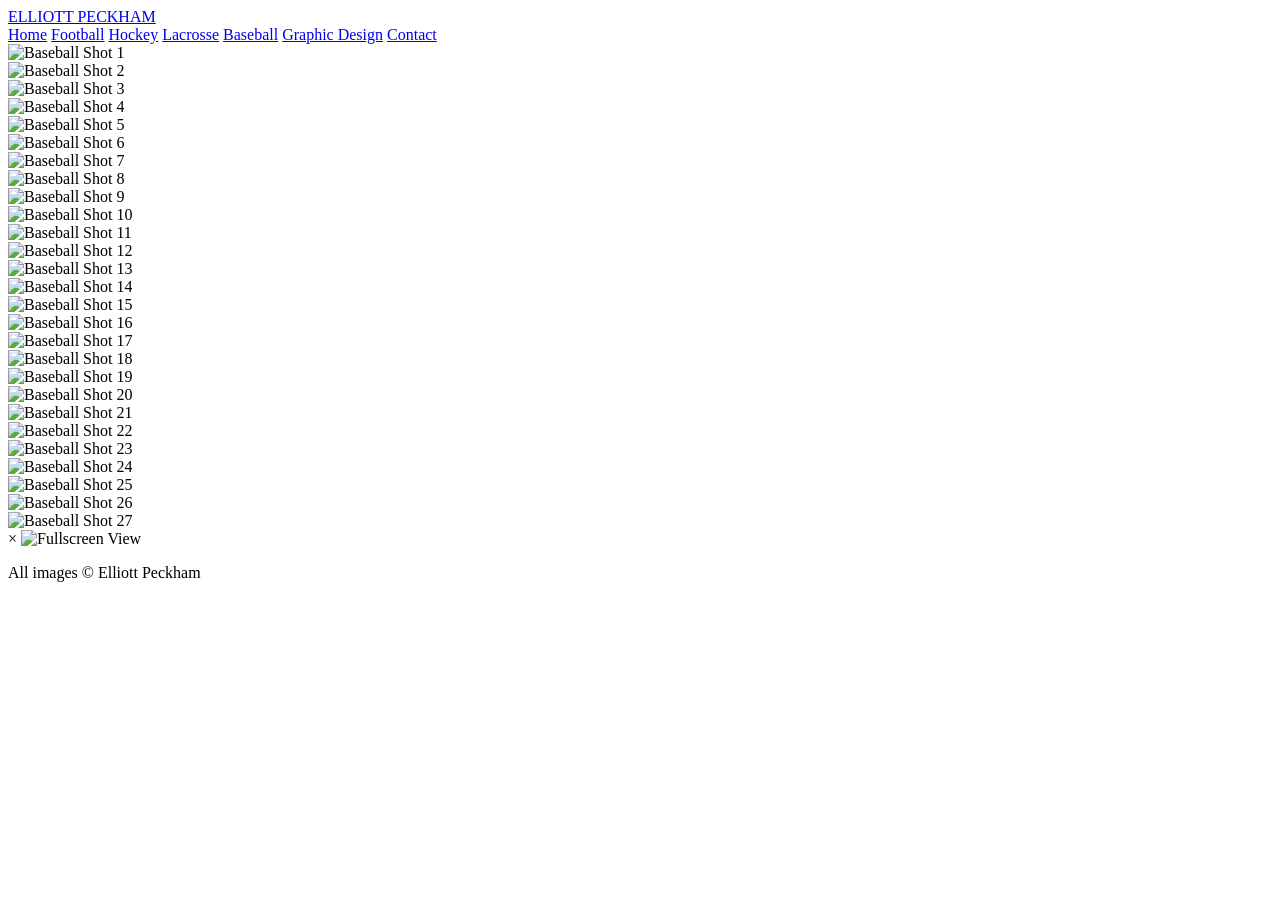
==== baseball.html @ 3c6181c6 "Add files via upload" ====
<!DOCTYPE html>
<html lang="en">
<head>
  <meta charset="UTF-8">
  <meta name="viewport" content="width=device-width, initial-scale=1.0">
  <title>Baseball | Elliott Peckham</title>
  <link rel="stylesheet" href="css/style.css">
</head>
<body>

<header class="site-header">
    <a href="index.html" class="logo">ELLIOTT PECKHAM</a>
    <nav class="main-nav">
      <a href="index.html">Home</a>
      <a href="football.html">Football</a>
      <a href="hockey.html">Hockey</a>
      <a href="lacrosse.html">Lacrosse</a>
      <a href="baseball.html">Baseball</a>
      <a href="design.html">Graphic Design</a>
      <a href="contact.html">Contact</a>
    </nav>
  </header>

  <main class="gallery-grid" id="baseball-grid"></main>

  <div id="lightbox" class="lightbox" onclick="closeLightbox()">
    <span class="lightbox-close">&times;</span>
    <img id="lightbox-img" src="" alt="Fullscreen View">
  </div>

  <footer class="site-footer">
    <p>All images © Elliott Peckham</p>
  </footer>

  <script>
    const grid = document.getElementById('baseball-grid');
    const totalPhotos = 27; 

    for (let i = 1; i <= totalPhotos; i++) {
      const item = document.createElement('div');
      item.className = 'grid-item';
      item.innerHTML = `<img src="images/Baseball${i}.jpg" alt="Baseball Shot ${i}" onclick="openLightbox(this.src)">`;
      grid.appendChild(item);
    }

    function openLightbox(src) {
      document.getElementById('lightbox-img').src = src;
      document.getElementById('lightbox').style.display = 'flex';
    }

    function closeLightbox() {
      document.getElementById('lightbox').style.display = 'none';
    }
  </script>

</body>
</html>
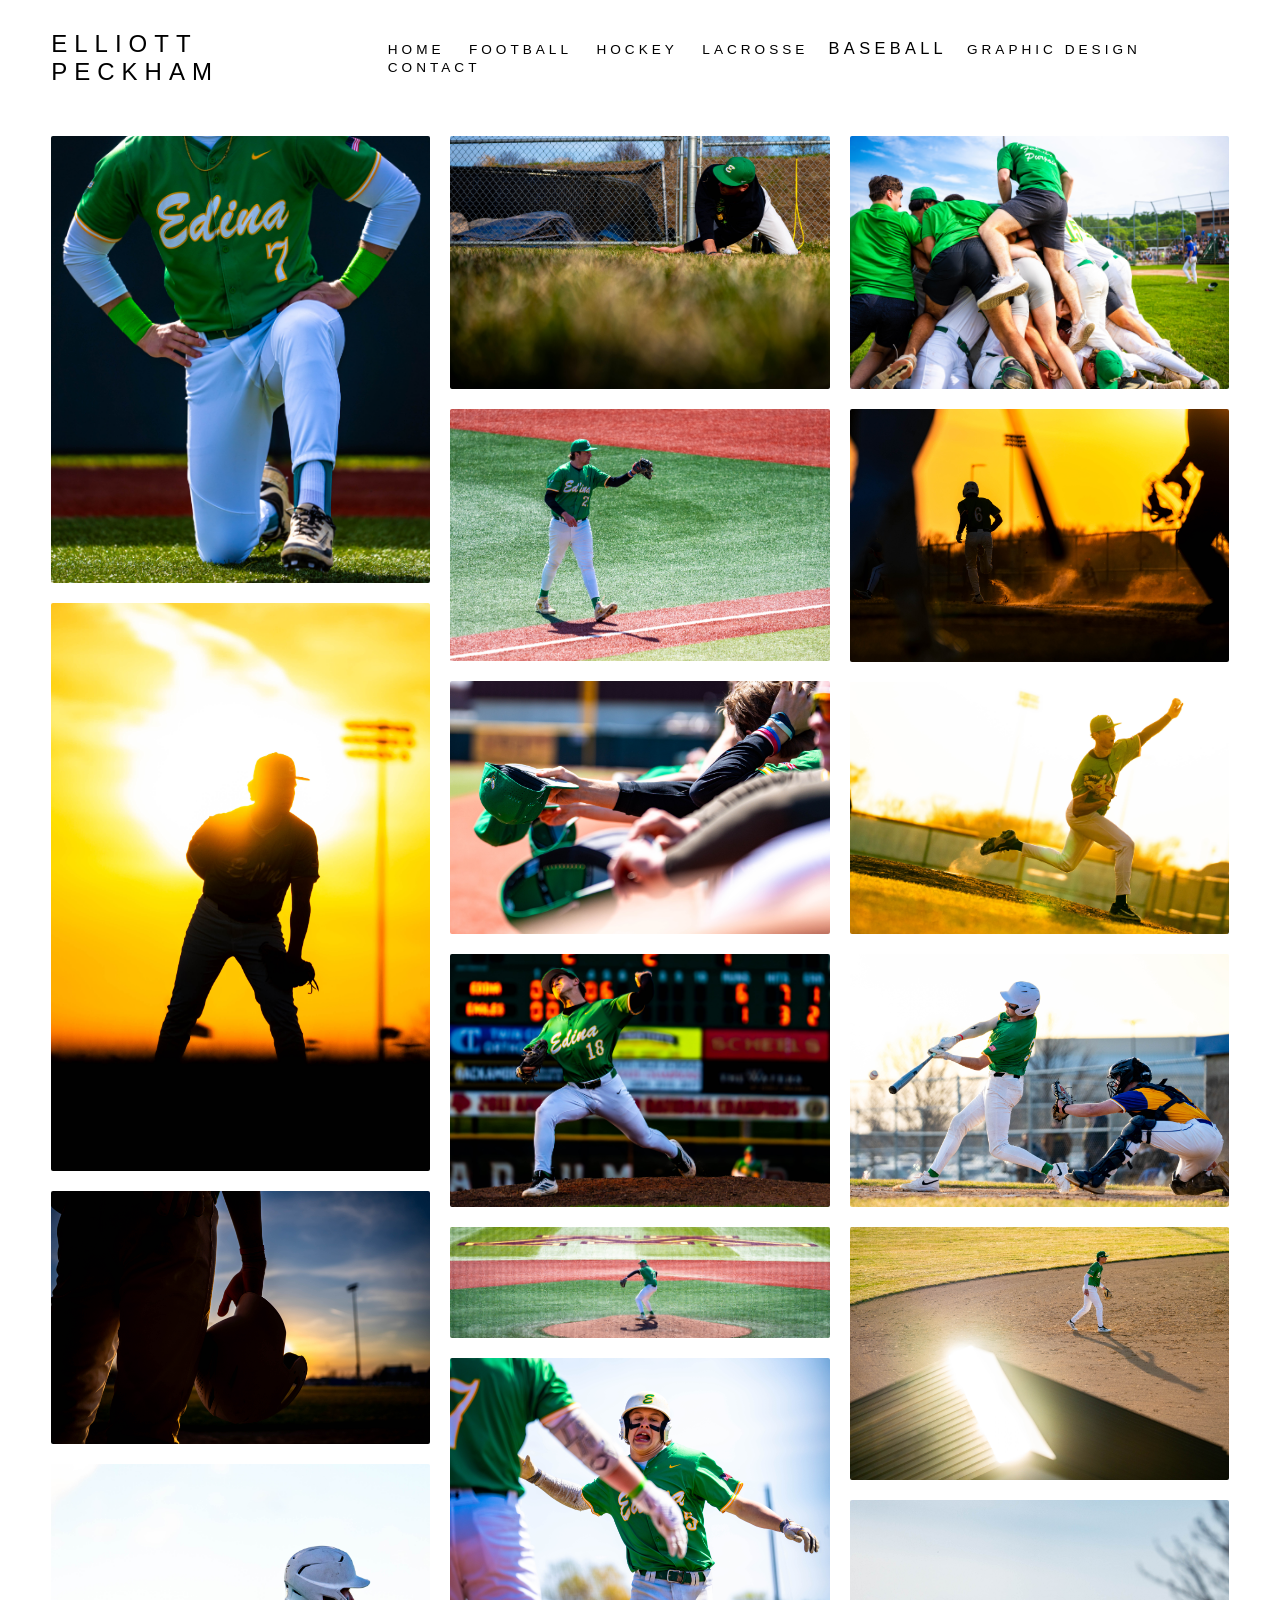
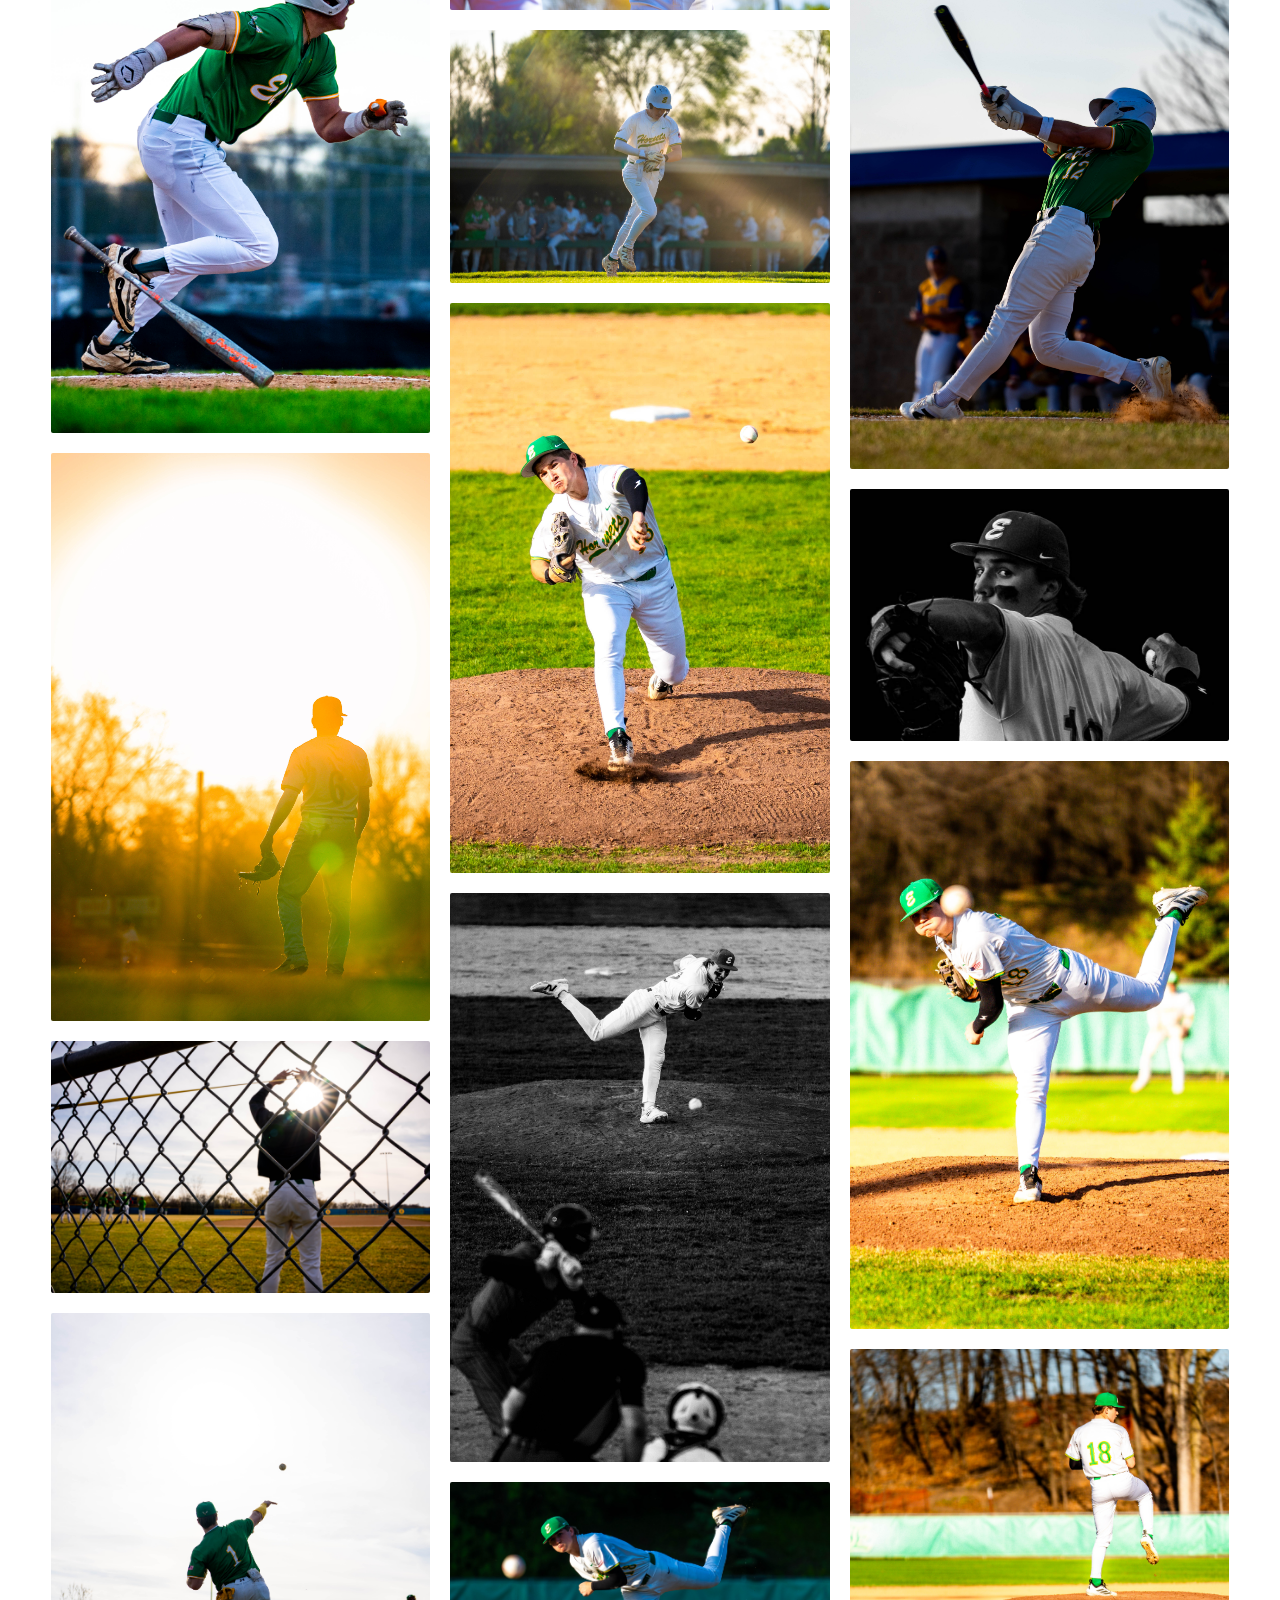
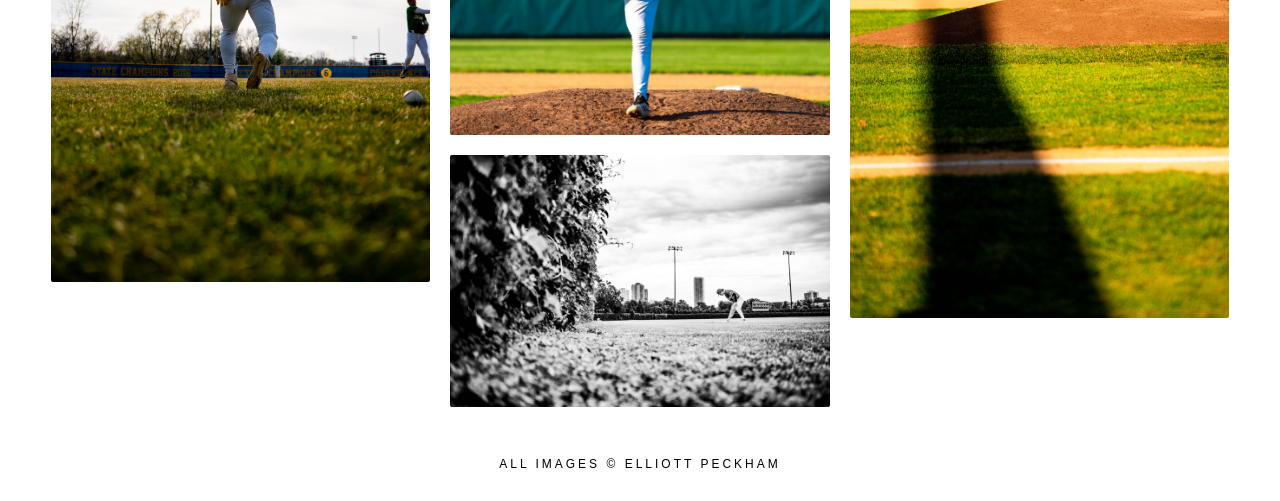
==== commit fa238438: "Add files via upload" ====
--- a/baseball.html
+++ b/baseball.html
@@ -11,13 +11,26 @@
 <header class="site-header">
     <a href="index.html" class="logo">ELLIOTT PECKHAM</a>
     <nav class="main-nav">
-      <a href="index.html">Home</a>
-      <a href="football.html">Football</a>
-      <a href="hockey.html">Hockey</a>
-      <a href="lacrosse.html">Lacrosse</a>
-      <a href="baseball.html">Baseball</a>
-      <a href="design.html">Graphic Design</a>
-      <a href="contact.html">Contact</a>
+      <div class="desktop-nav">
+        <a href="index.html">Home</a>
+        <a href="football.html">Football</a>
+        <a href="hockey.html">Hockey</a>
+        <a href="lacrosse.html">Lacrosse</a>
+        <a href="baseball.html" class="active">Baseball</a>
+        <a href="design.html">Graphic Design</a>
+        <a href="contact.html">Contact</a>
+      </div>
+
+      <select class="mobile-nav" onchange="window.location.href=this.value;">
+        <option value="" disabled selected>Menu...</option>
+        <option value="index.html">Home</option>
+        <option value="football.html">Football</option>
+        <option value="hockey.html">Hockey</option>
+        <option value="lacrosse.html">Lacrosse</option>
+        <option value="baseball.html">Baseball</option>
+        <option value="design.html">Graphic Design</option>
+        <option value="contact.html">Contact</option>
+      </select>
     </nav>
   </header>
 
--- a/css/style.css
+++ b/css/style.css
@@ -0,0 +1,245 @@
+/* Base Reset */
+* {
+  box-sizing: border-box;
+  margin: 0;
+  padding: 0;
+}
+
+body {
+  font-family: -apple-system, BlinkMacSystemFont, "Segoe UI", Roboto, Helvetica, Arial, sans-serif;
+  background-color: #ffffff;
+  color: #000000;
+  min-height: 100vh;
+  display: flex;
+  flex-direction: column;
+  justify-content: space-between;
+  padding: 30px 4%;
+}
+
+/* Header & Navigation */
+.site-header {
+  display: flex;
+  justify-content: space-between;
+  align-items: center;
+  z-index: 10;
+  margin-bottom: 30px;
+}
+
+.logo {
+  font-size: 1.5rem;
+  font-weight: 300;
+  letter-spacing: 7px;
+  text-transform: uppercase;
+  color: #000000;
+  text-decoration: none;
+}
+
+/* Nav links styled like logo */
+.desktop-nav a {
+  margin-left: 20px;
+  text-decoration: none;
+  color: #000000;
+  font-size: 0.85rem;
+  font-weight: 300;
+  letter-spacing: 4px;
+  text-transform: uppercase;
+  transition: transform 0.2s ease, font-weight 0.2s ease;
+  display: inline-block;
+}
+
+.desktop-nav a:hover,
+.desktop-nav a.active {
+  font-size: 0.95rem;
+  font-weight: 500;
+  transform: scale(1.08);
+}
+
+/* Larger Homepage Slider with Smooth Transitions */
+.slider-container {
+  position: relative;
+  width: 100%;
+  max-width: 1400px;
+  height: 80vh;
+  margin: 10px auto;
+  display: flex;
+  align-items: center;
+  justify-content: center;
+  overflow: hidden;
+}
+
+.slide {
+  position: absolute;
+  width: 100%;
+  height: 100%;
+  opacity: 0;
+  transform: translateX(100%);
+  transition: transform 0.5s ease-in-out, opacity 0.5s ease-in-out;
+  display: flex;
+  justify-content: center;
+  align-items: center;
+}
+
+.slide.active {
+  opacity: 1;
+  transform: translateX(0);
+}
+
+.slide.exit-left {
+  opacity: 0;
+  transform: translateX(-100%);
+}
+
+.slide img {
+  max-width: 100%;
+  max-height: 100%;
+  object-fit: contain;
+  cursor: pointer;
+}
+
+/* Slider Controls */
+.prev-btn, .next-btn {
+  position: absolute;
+  top: 50%;
+  transform: translateY(-50%);
+  background: rgba(255, 255, 255, 0.7);
+  border: none;
+  font-size: 2rem;
+  padding: 12px 20px;
+  cursor: pointer;
+  z-index: 5;
+  transition: background 0.2s ease;
+}
+
+.prev-btn:hover, .next-btn:hover {
+  background: #000000;
+  color: #ffffff;
+}
+
+.prev-btn { left: 10px; }
+.next-btn { right: 10px; }
+
+/* Uncropped Masonry Grid for Sport Pages */
+.gallery-grid {
+  column-count: 3;
+  column-gap: 20px;
+  max-width: 1400px;
+  margin: 20px auto;
+  width: 100%;
+}
+
+.grid-item {
+  break-inside: avoid;
+  margin-bottom: 20px;
+  overflow: hidden;
+  border-radius: 2px;
+}
+
+.grid-item img {
+  width: 100%;
+  height: auto; /* Full uncropped image aspect ratio */
+  display: block;
+  cursor: pointer;
+  transition: transform 0.3s ease, opacity 0.2s ease;
+}
+
+/* Hover Zoom Effect */
+.grid-item img:hover {
+  transform: scale(1.03); /* Subtle expand on hover */
+  opacity: 0.95;
+}
+
+/* Full-Screen Lightbox Modal */
+.lightbox {
+  display: none;
+  position: fixed;
+  z-index: 999;
+  left: 0;
+  top: 0;
+  width: 100%;
+  height: 100%;
+  background-color: rgba(0, 0, 0, 0.9);
+  justify-content: center;
+  align-items: center;
+}
+
+.lightbox img {
+  max-width: 90%;
+  max-height: 90%;
+  object-fit: contain;
+}
+
+.lightbox-close {
+  position: absolute;
+  top: 20px;
+  right: 30px;
+  color: #ffffff;
+  font-size: 2.5rem;
+  cursor: pointer;
+  font-weight: 300;
+}
+
+/* Footer */
+.site-footer {
+  text-align: center;
+  font-size: 0.75rem;
+  color: #000000;
+  letter-spacing: 3px;
+  text-transform: uppercase;
+  margin-top: 30px;
+}
+
+/* Hide mobile dropdown menu by default on desktop screens */
+.mobile-nav {
+  display: none;
+}
+
+/* Tablet Adjustments (Under 900px) */
+@media (max-width: 900px) {
+  .site-header {
+    flex-direction: column;
+    gap: 15px;
+    align-items: flex-start;
+  }
+  
+  .gallery-grid {
+    column-count: 2;
+  }
+
+  .slider-container {
+    height: 60vh;
+  }
+}
+
+/* Mobile Adjustments (Under 768px) */
+@media (max-width: 768px) {
+  /* Toggle Nav: Hide desktop links, show select dropdown */
+  .desktop-nav {
+    display: none;
+  }
+
+  .mobile-nav {
+    display: block;
+    width: 100%;
+    padding: 10px;
+    font-size: 16px;
+    background-color: #ffffff;
+    border: 1px solid #ccc;
+    border-radius: 6px;
+  }
+
+  /* Shrink slider & lightbox arrow buttons so they don't block photos */
+  .prev-btn, .next-btn {
+    font-size: 16px;
+    padding: 8px 12px;
+    background-color: rgba(0, 0, 0, 0.5);
+    color: #ffffff;
+    border-radius: 4px;
+  }
+}
+
+/* Small Phone Adjustments (Under 600px) */
+@media (max-width: 600px) {
+  .gallery-grid {
+    column-count: 1;
+  }
+}
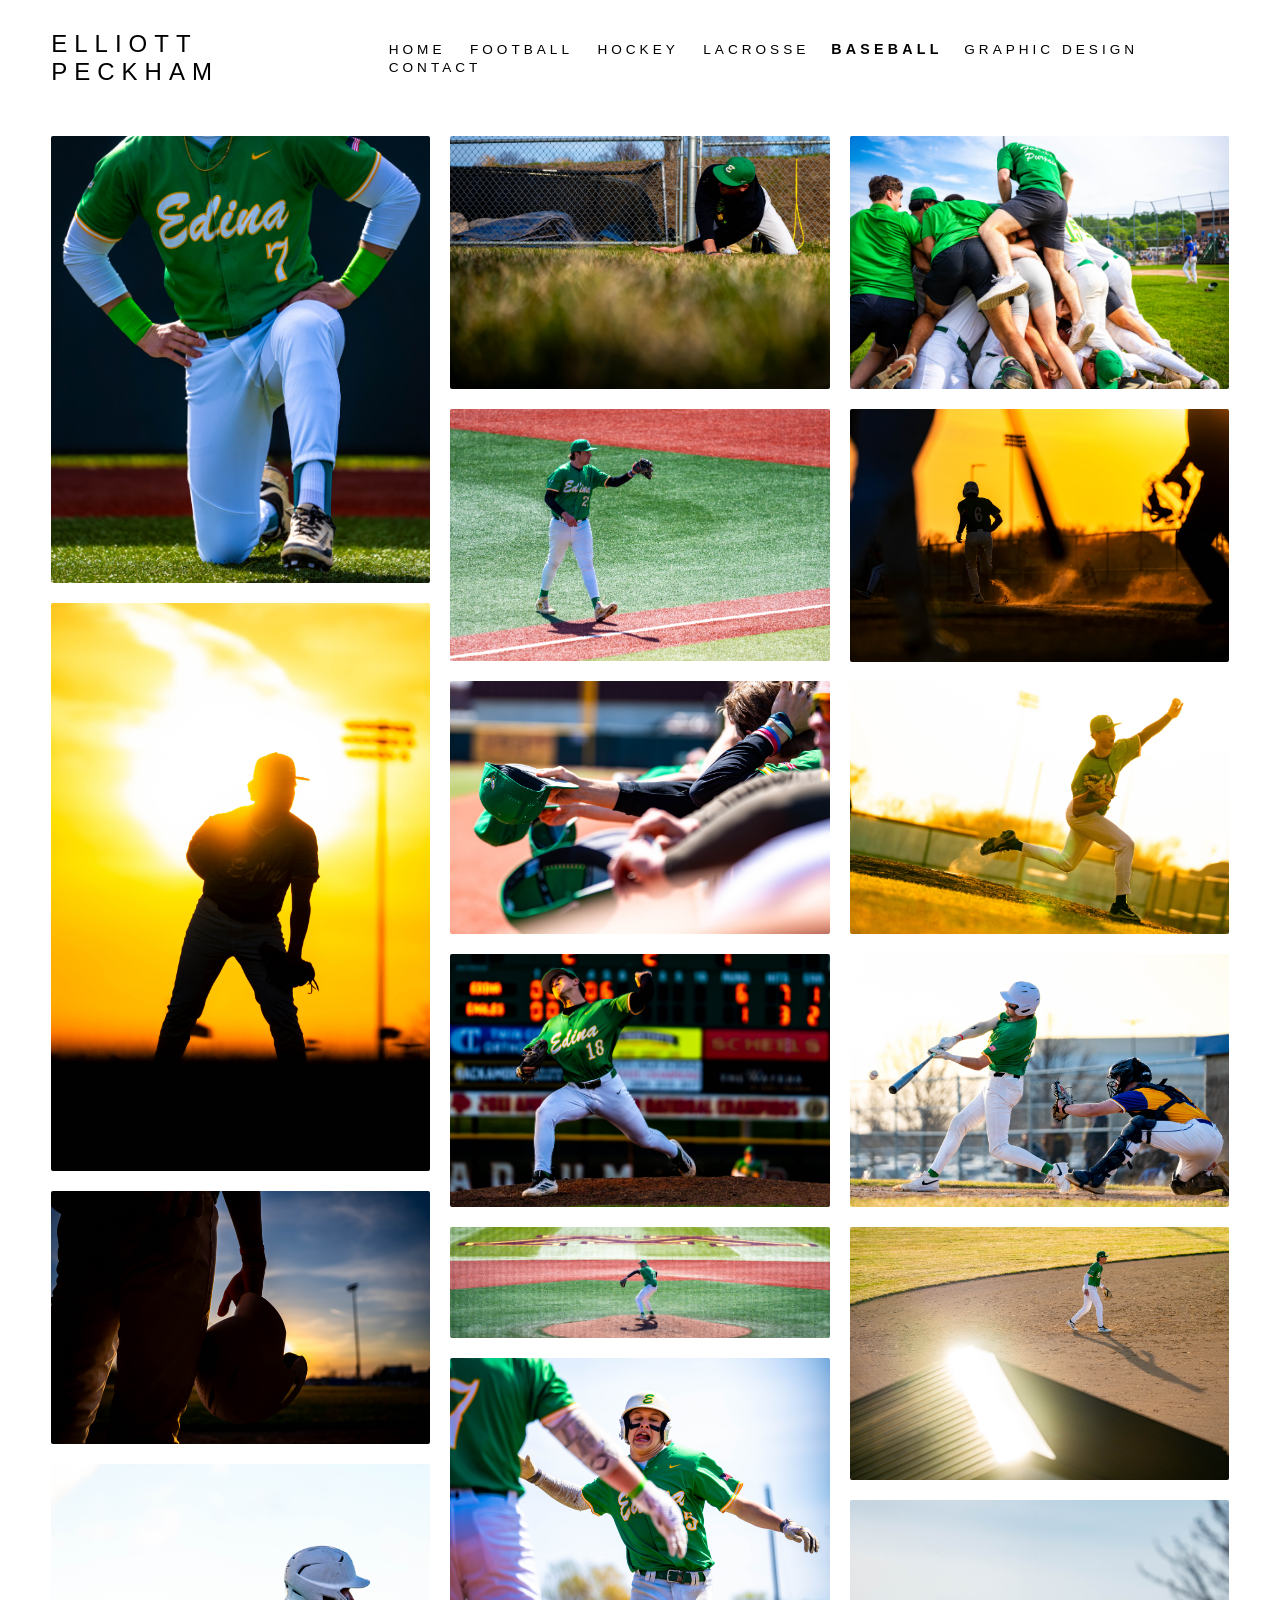
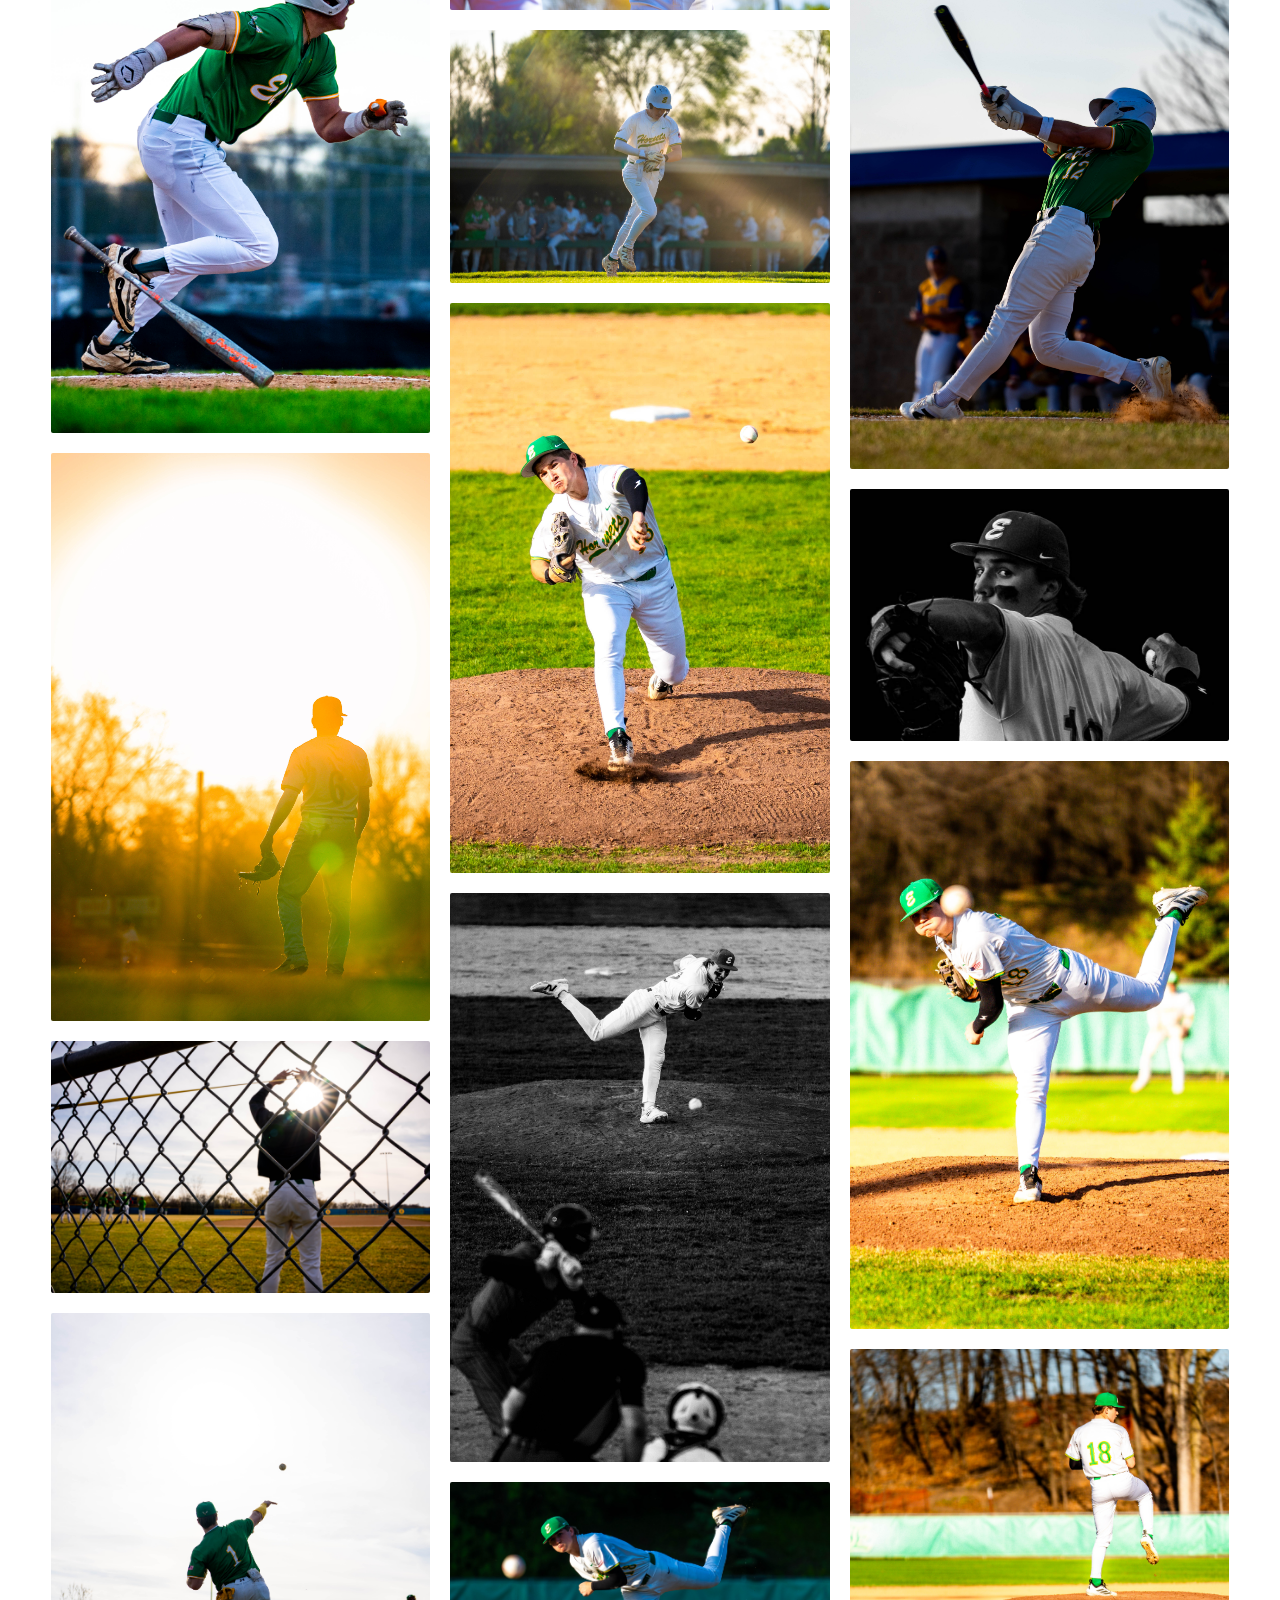
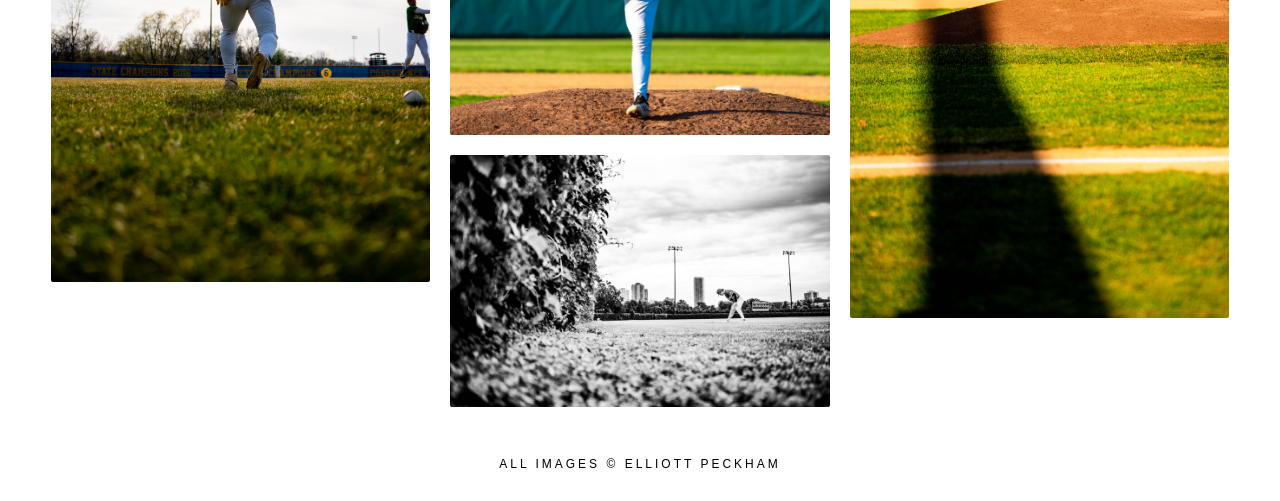
==== commit da73fcfe: "Add files via upload" ====
--- a/baseball.html
+++ b/baseball.html
@@ -8,29 +8,23 @@
 </head>
 <body>
 
-<header class="site-header">
+  <header class="site-header">
     <a href="index.html" class="logo">ELLIOTT PECKHAM</a>
-    <nav class="main-nav">
-      <div class="desktop-nav">
-        <a href="index.html">Home</a>
-        <a href="football.html">Football</a>
-        <a href="hockey.html">Hockey</a>
-        <a href="lacrosse.html">Lacrosse</a>
-        <a href="baseball.html" class="active">Baseball</a>
-        <a href="design.html">Graphic Design</a>
-        <a href="contact.html">Contact</a>
-      </div>
+    
+    <button class="menu-toggle" onclick="document.getElementById('desktop-nav').classList.toggle('active')" aria-label="Toggle Navigation">
+      <span></span>
+      <span></span>
+      <span></span>
+    </button>
 
-      <select class="mobile-nav" onchange="window.location.href=this.value;">
-        <option value="" disabled selected>Menu...</option>
-        <option value="index.html">Home</option>
-        <option value="football.html">Football</option>
-        <option value="hockey.html">Hockey</option>
-        <option value="lacrosse.html">Lacrosse</option>
-        <option value="baseball.html">Baseball</option>
-        <option value="design.html">Graphic Design</option>
-        <option value="contact.html">Contact</option>
-      </select>
+    <nav class="desktop-nav" id="desktop-nav">
+      <a href="index.html">Home</a>
+      <a href="football.html">Football</a>
+      <a href="hockey.html">Hockey</a>
+      <a href="lacrosse.html">Lacrosse</a>
+      <a href="baseball.html" class="active">Baseball</a>
+      <a href="design.html">Graphic Design</a>
+      <a href="contact.html">Contact</a>
     </nav>
   </header>
 
@@ -65,6 +59,5 @@
       document.getElementById('lightbox').style.display = 'none';
     }
   </script>
-
 </body>
 </html>
--- a/css/style.css
+++ b/css/style.css
@@ -21,8 +21,9 @@
   display: flex;
   justify-content: space-between;
   align-items: center;
-  z-index: 10;
+  z-index: 100;
   margin-bottom: 30px;
+  position: relative;
 }
 
 .logo {
@@ -49,22 +50,43 @@
 
 .desktop-nav a:hover,
 .desktop-nav a.active {
-  font-size: 0.95rem;
-  font-weight: 500;
-  transform: scale(1.08);
-}
-
-/* Larger Homepage Slider with Smooth Transitions */
+  font-size: 0.85rem;
+  font-weight: 600;
+  transform: scale(1.05);
+}
+
+/* Mobile Hamburger Button */
+.menu-toggle {
+  display: none;
+  flex-direction: column;
+  justify-content: space-between;
+  width: 28px;
+  height: 18px;
+  background: transparent;
+  border: none;
+  cursor: pointer;
+  z-index: 101;
+}
+
+.menu-toggle span {
+  width: 100%;
+  height: 2px;
+  background-color: #000000;
+  transition: all 0.3s ease;
+}
+
+/* Homepage Slider */
 .slider-container {
   position: relative;
   width: 100%;
   max-width: 1400px;
-  height: 80vh;
+  height: 75vh;
   margin: 10px auto;
   display: flex;
   align-items: center;
   justify-content: center;
   overflow: hidden;
+  touch-action: pan-y;
 }
 
 .slide {
@@ -73,27 +95,30 @@
   height: 100%;
   opacity: 0;
   transform: translateX(100%);
-  transition: transform 0.5s ease-in-out, opacity 0.5s ease-in-out;
+  transition: transform 0.4s ease-in-out, opacity 0.4s ease-in-out;
   display: flex;
   justify-content: center;
   align-items: center;
+  pointer-events: none;
 }
 
 .slide.active {
   opacity: 1;
   transform: translateX(0);
+  pointer-events: auto;
 }
 
 .slide.exit-left {
   opacity: 0;
   transform: translateX(-100%);
+  pointer-events: none;
 }
 
 .slide img {
   max-width: 100%;
   max-height: 100%;
   object-fit: contain;
-  cursor: pointer;
+  user-select: none;
 }
 
 /* Slider Controls */
@@ -101,13 +126,14 @@
   position: absolute;
   top: 50%;
   transform: translateY(-50%);
-  background: rgba(255, 255, 255, 0.7);
-  border: none;
-  font-size: 2rem;
-  padding: 12px 20px;
+  background: rgba(255, 255, 255, 0.8);
+  color: #000;
+  border: 1px solid #eee;
+  font-size: 1.5rem;
+  padding: 12px 18px;
   cursor: pointer;
   z-index: 5;
-  transition: background 0.2s ease;
+  transition: all 0.2s ease;
 }
 
 .prev-btn:hover, .next-btn:hover {
@@ -118,7 +144,7 @@
 .prev-btn { left: 10px; }
 .next-btn { right: 10px; }
 
-/* Uncropped Masonry Grid for Sport Pages */
+/* Gallery Grid for Sport Pages */
 .gallery-grid {
   column-count: 3;
   column-gap: 20px;
@@ -136,15 +162,14 @@
 
 .grid-item img {
   width: 100%;
-  height: auto; /* Full uncropped image aspect ratio */
+  height: auto;
   display: block;
   cursor: pointer;
   transition: transform 0.3s ease, opacity 0.2s ease;
 }
 
-/* Hover Zoom Effect */
 .grid-item img:hover {
-  transform: scale(1.03); /* Subtle expand on hover */
+  transform: scale(1.02);
   opacity: 0.95;
 }
 
@@ -188,58 +213,74 @@
   margin-top: 30px;
 }
 
-/* Hide mobile dropdown menu by default on desktop screens */
-.mobile-nav {
-  display: none;
-}
-
-/* Tablet Adjustments (Under 900px) */
+/* Responsive Rules */
 @media (max-width: 900px) {
-  .site-header {
-    flex-direction: column;
-    gap: 15px;
-    align-items: flex-start;
-  }
-  
   .gallery-grid {
     column-count: 2;
   }
+}
+
+@media (max-width: 768px) {
+  body {
+    padding: 20px 5%;
+  }
+
+  .site-header {
+    margin-bottom: 20px;
+  }
+
+  .menu-toggle {
+    display: flex;
+  }
+
+  /* Clean Mobile Slide-Out Menu matching site font/style */
+  .desktop-nav {
+    display: flex;
+    flex-direction: column;
+    align-items: center;
+    justify-content: center;
+    gap: 25px;
+    position: fixed;
+    top: 0;
+    left: 0;
+    width: 100%;
+    height: 100vh;
+    background-color: #ffffff;
+    z-index: 100;
+    opacity: 0;
+    pointer-events: none;
+    transition: opacity 0.3s ease;
+  }
+
+  .desktop-nav.active {
+    opacity: 1;
+    pointer-events: auto;
+  }
+
+  .desktop-nav a {
+    margin-left: 0;
+    font-size: 1.1rem;
+    letter-spacing: 5px;
+  }
 
   .slider-container {
-    height: 60vh;
-  }
-}
-
-/* Mobile Adjustments (Under 768px) */
-@media (max-width: 768px) {
-  /* Toggle Nav: Hide desktop links, show select dropdown */
-  .desktop-nav {
-    display: none;
-  }
-
-  .mobile-nav {
-    display: block;
-    width: 100%;
-    padding: 10px;
-    font-size: 16px;
-    background-color: #ffffff;
-    border: 1px solid #ccc;
-    border-radius: 6px;
-  }
-
-  /* Shrink slider & lightbox arrow buttons so they don't block photos */
+    height: 55vh;
+  }
+
   .prev-btn, .next-btn {
-    font-size: 16px;
+    font-size: 1.2rem;
     padding: 8px 12px;
-    background-color: rgba(0, 0, 0, 0.5);
-    color: #ffffff;
-    border-radius: 4px;
-  }
-}
-
-/* Small Phone Adjustments (Under 600px) */
+    background: rgba(255, 255, 255, 0.9);
+  }
+}
+
 @media (max-width: 600px) {
   .gallery-grid {
     column-count: 1;
   }
+  
+  .logo {
+    font-size: 1.1rem;
+    letter-spacing: 4px;
+  }
 }
